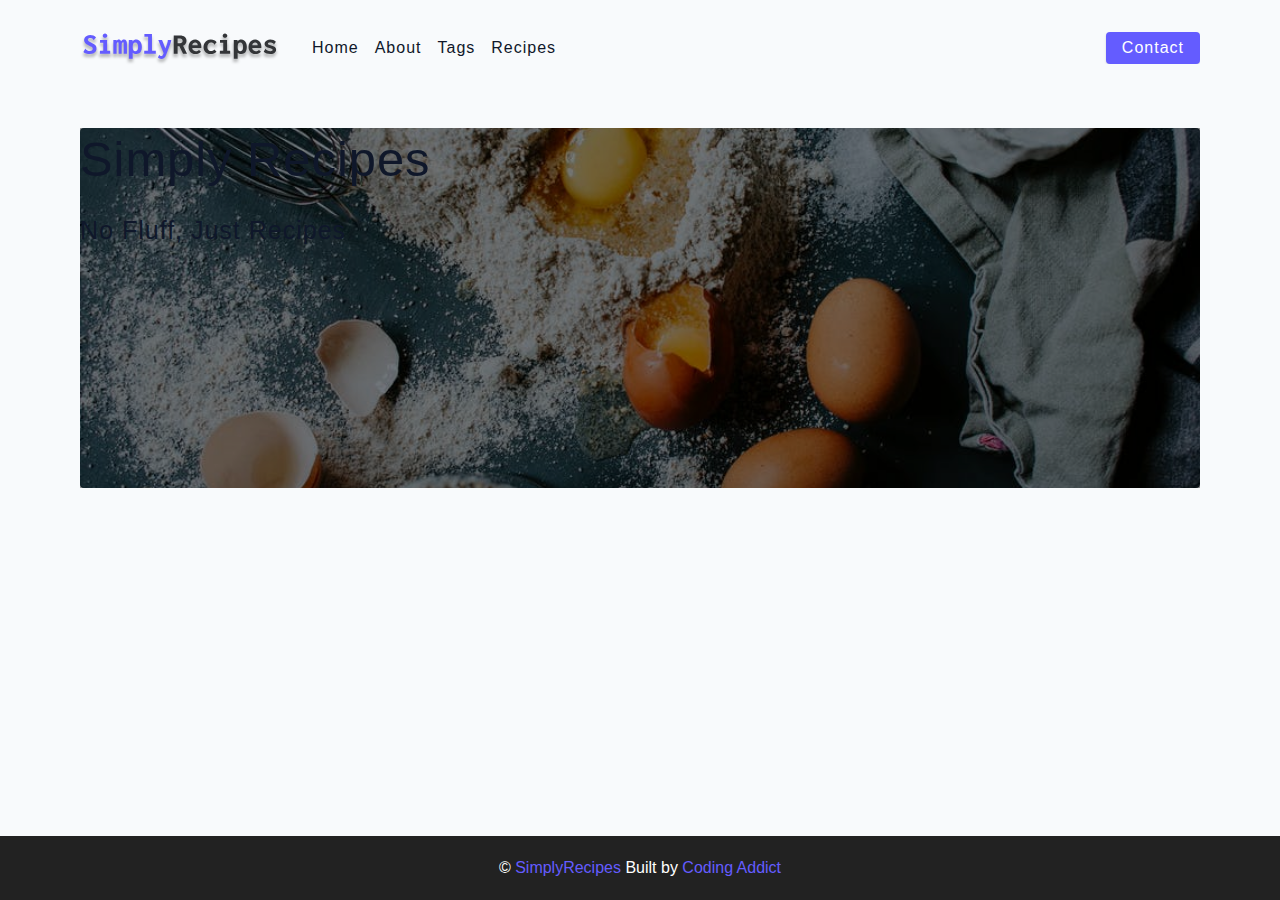
==== index.html @ bd3f6e20 "working on hero" ====
<!DOCTYPE html>
<html lang="en">
  <head>
    <meta charset="UTF-8" />
    <meta http-equiv="X-UA-Compatible" content="IE=edge" />
    <meta name="viewport" content="width=device-width, initial-scale=1.0" />
    <title>Simply Recipes || Starter</title>
    <!-- favicon -->
    <link rel="shortcut icon" href="./assets/favicon.ico" type="image/x-icon" />
    <!-- normalize -->
    <link rel="stylesheet" href="./css/normalize.css" />
    <!-- font-awesome -->
    <link
      rel="stylesheet"
      href="https://cdnjs.cloudflare.com/ajax/libs/font-awesome/5.14.0/css/all.min.css"
    />
    <!-- main css -->
    <link rel="stylesheet" href="./css/main.css"/>
  </head>
  <body>
    <nav class="navbar">
      <div class="nav-center">
        <div class="nav-header">
          <a href="index.html" class="nav-logo">
            <img src="./assets/logo.svg" alt="simply recipes" />
          </a>
          <button class="nav-btn btn">
            <i class="fas fa-align-justify"></i>
          </button>
        </div>
        <div class="nav-links">
          <a href="index.html" class="nav-link"> home </a>
          <a href="about.html" class="nav-link"> about </a>
          <a href="tags.html" class="nav-link"> tags </a>
          <a href="recipes.html" class="nav-link"> recipes </a>

          <div class="nav-link contact-link">
            <a href="contact.html" class="btn"> contact </a>
          </div>
        </div>
      </div>
    </nav> 
    <!-- end of nav-->
    <!--main-->
    <main class="page">
      <!-- header -->
      <header class="hero">
        <div class="hero-container">
          <div class="hero-text">
            <h1>simply recipes</h1> 
            <h4>no fluff, just recipes</h4>
          </div>
        </div>
      </header>
    </main>
    <!--end of main-->
    <!--footer-->
    <footer class="page-footer">
      <p>
        &copy; <span id="date"></span>
        <span class="footer-logo">SimplyRecipes</span>
        Built by <a href="https://www.johnsmilga.com/">Coding Addict</a>
      </p>
    </footer>

    <script src="./js/app.js"></script>
  </body>
</html>
---- css/main.css ----
*,
::after,
::before {
  box-sizing: border-box;
}
/* fonts */

@import url('https://fonts.googleapis.com/css2?family=Roboto:wght@400;500;600&family=Montserrat&display=swap');
html {
  font-size: 100%;
} /*16px*/

:root {
  /* colors */
  --primary-100: #e2e0ff;
  --primary-200: #c1beff;
  --primary-300: #a29dff;
  --primary-400: #837dff;
  --primary-500: #645cff;
  --primary-600: #504acc;
  --primary-700: #3c3799;
  --primary-800: #282566;
  --primary-900: #141233;

  /* grey */
  --grey-50: #f8fafc;
  --grey-100: #f1f5f9;
  --grey-200: #e2e8f0;
  --grey-300: #cbd5e1;
  --grey-400: #94a3b8;
  --grey-500: #64748b;
  --grey-600: #475569;
  --grey-700: #334155;
  --grey-800: #1e293b;
  --grey-900: #0f172a;
  /* rest of the colors */
  --black: #222;
  --white: #fff;
  --red-light: #f8d7da;
  --red-dark: #842029;
  --green-light: #d1e7dd;
  --green-dark: #0f5132;

  /* fonts  */
  --headingFont: 'Roboto', sans-serif;
  --bodyFont: 'Nunito', sans-serif;
  --smallText: 0.7em;
  /* rest of the vars */
  --backgroundColor: var(--grey-50);
  --textColor: var(--grey-900);
  --borderRadius: 0.25rem;
  --letterSpacing: 1px;
  --transition: 0.3s ease-in-out all;
  --max-width: 1120px;
  --fixed-width: 600px;

  /* box shadow*/
  --shadow-1: 0 1px 3px 0 rgba(0, 0, 0, 0.1), 0 1px 2px 0 rgba(0, 0, 0, 0.06);
  --shadow-2: 0 4px 6px -1px rgba(0, 0, 0, 0.1),
    0 2px 4px -1px rgba(0, 0, 0, 0.06);
  --shadow-3: 0 10px 15px -3px rgba(0, 0, 0, 0.1),
    0 4px 6px -2px rgba(0, 0, 0, 0.05);
  --shadow-4: 0 20px 25px -5px rgba(0, 0, 0, 0.1),
    0 10px 10px -5px rgba(0, 0, 0, 0.04);
}

body {
  background: var(--backgroundColor);
  font-family: var(--bodyFont);
  font-weight: 400;
  line-height: 1.75;
  color: var(--textColor);
}

p {
  margin-top: 0;
  margin-bottom: 1.5rem;
  max-width: 40em;
}

h1,
h2,
h3,
h4,
h5 {
  margin: 0;
  margin-bottom: 1.38rem;
  font-family: var(--headingFont);
  font-weight: 400;
  line-height: 1.3;
  text-transform: capitalize;
  letter-spacing: var(--letterSpacing);
}

h1 {
  margin-top: 0;
  font-size: 3.052rem;
}

h2 {
  font-size: 2.441rem;
}

h3 {
  font-size: 1.953rem;
}

h4 {
  font-size: 1.563rem;
}

h5 {
  font-size: 1.25rem;
}

small,
.text-small {
  font-size: var(--smallText);
}

a {
  text-decoration: none;
}
ul {
  list-style-type: none;
  padding: 0;
}

.img {
  width: 100%;
  display: block;
  object-fit: cover;
}
/* buttons */

.btn {
  cursor: pointer;
  color: var(--white);
  background: var(--primary-500);
  border: transparent;
  border-radius: var(--borderRadius);
  letter-spacing: var(--letterSpacing);
  padding: 0.375rem 0.75rem;
  box-shadow: var(--shadow-1);
  transition: var(--transtion);
  text-transform: capitalize;
  display: inline-block;
}
.btn:hover {
  background: var(--primary-700);
  box-shadow: var(--shadow-3);
}
.btn-hipster {
  color: var(--primary-500);
  background: var(--primary-200);
}
.btn-hipster:hover {
  color: var(--primary-200);
  background: var(--primary-700);
}
.btn-block {
  width: 100%;
}

/* alerts */
.alert {
  padding: 0.375rem 0.75rem;
  margin-bottom: 1rem;
  border-color: transparent;
  border-radius: var(--borderRadius);
}

.alert-danger {
  color: var(--red-dark);
  background: var(--red-light);
}
.alert-success {
  color: var(--green-dark);
  background: var(--green-light);
}
/* form */

.form {
  width: 90vw;
  max-width: var(--fixed-width);
  background: var(--white);
  border-radius: var(--borderRadius);
  box-shadow: var(--shadow-2);
  padding: 2rem 2.5rem;
  margin: 3rem auto;
}
.form-label {
  display: block;
  font-size: var(--smallText);
  margin-bottom: 0.5rem;
  text-transform: capitalize;
  letter-spacing: var(--letterSpacing);
}
.form-input,
.form-textarea {
  width: 100%;
  padding: 0.375rem 0.75rem;
  border-radius: var(--borderRadius);
  background: var(--backgroundColor);
  border: 1px solid var(--grey-200);
}

.form-row {
  margin-bottom: 1rem;
}

.form-textarea {
  height: 7rem;
}
::placeholder {
  font-family: inherit;
  color: var(--grey-400);
}
.form-alert {
  color: var(--red-dark);
  letter-spacing: var(--letterSpacing);
  text-transform: capitalize;
}
/* alert */

@keyframes spinner {
  to {
    transform: rotate(360deg);
  }
}

.loading {
  width: 6rem;
  height: 6rem;
  border: 5px solid var(--grey-400);
  border-radius: 50%;
  border-top-color: var(--primary-500);
  animation: spinner 0.6s linear infinite;
}
.loading {
  margin: 0 auto;
}
/* title */

.title {
  text-align: center;
}

.title-underline {
  background: var(--primary-500);
  width: 7rem;
  height: 0.25rem;
  margin: 0 auto;
  margin-top: -1rem;
}


/* =============== 
Navbar
===============

*/
.navbar {
  display: flex;
  align-items: center;
  justify-content: center;
}
.nav-center {
  width: 90vw;
  max-width: var(--max-width);
}
.nav-header {
  height: 6rem;
  display: flex;
  justify-content: space-between;
  align-items: center;
}
.nav-header img {
  width: 200px;
}
.nav-logo {
  display: flex;
  align-items: flex-end;
}

.nav-btn {
  padding: 0.15rem 0.75rem;
}
.nav-btn i {
  font-size: 1.25rem;
}
.nav-links {
  height: 0;
  overflow: hidden;
  display: flex;
  flex-direction: column;
  transition: var(--transition);
}
.show-links {
  height: 23.9375rem;
}

.nav-link {
  display: block;
  text-align: center;
  font-size: 1.25rem;
  text-transform: capitalize;
  color: var(--grey-900);
  letter-spacing: var(--letterSpacing);
  padding: 1rem 0;
  border-top: 1px solid var(--grey-500);
  transition: var(--transition);
}
.nav-link:hover {
  color: var(--primary-500);
}

.contact-link a {
  padding: 0.15rem 1rem;
}

.nav-links:hover {
  color: var(--primary-500);
}
.contact-link a {
  padding: 0.15rem 1rem;
}

@media screen and (min-width: 992px) {
  .navbar {
    height: 6rem;
  }
  .nav-center {
    display: flex;
    align-items: center;
  }
  .nav-header {
    padding: 0;
    margin-right: 2rem;
    height: auto;
  }

  .nav-btn {
    display: none;
  }
  .nav-links {
    height: auto !important;
    flex-direction: row;
    align-items: center;
    width: 100%;
  }
  .nav-link {
    padding: 0;
    border-top: none;
    margin-right: 1rem;
    font-size: 1rem;
  }
  .contact-link {
    margin-right: 0;
    margin-left: auto;
  }
}

/* 
=============== 
Page
===============
*/
.page {
  /* background: red; */
  width: 90vw;
  max-width: var(--max-width);
  margin: 0 auto;
  padding-top: 2rem;
  min-height: calc(100vh - (6rem + 4rem));

}

/* 
=============== 
Footer
===============
*/
.page-footer {
  height: 4rem;
  background: var(--black);
  color: var(--white);
  display: flex;
  align-items: center;
  justify-content: center;
  
}
.page-footer p{
  margin-bottom: 0;
}
.footer-logo, 
.page-footer a {
  color: var(--primary-500);
}


/* 
=============== 
Hero
===============
*/
.hero {
  height: 40vh;
  background: url('../assets/main.jpeg') center/cover no-repeat;
  margin-bottom: 2rem;
  border-radius: var(--borderRadius);
  position: relative;
}

.hero-container {
  position: absolute;
  width: 100%;
  height: 100%;
  top: 0;
  left: 0;
  background: rgba(0, 0, 0, 0.4);
}


/* 
=============== 

===============
*/
/* 
=============== 

===============
*/
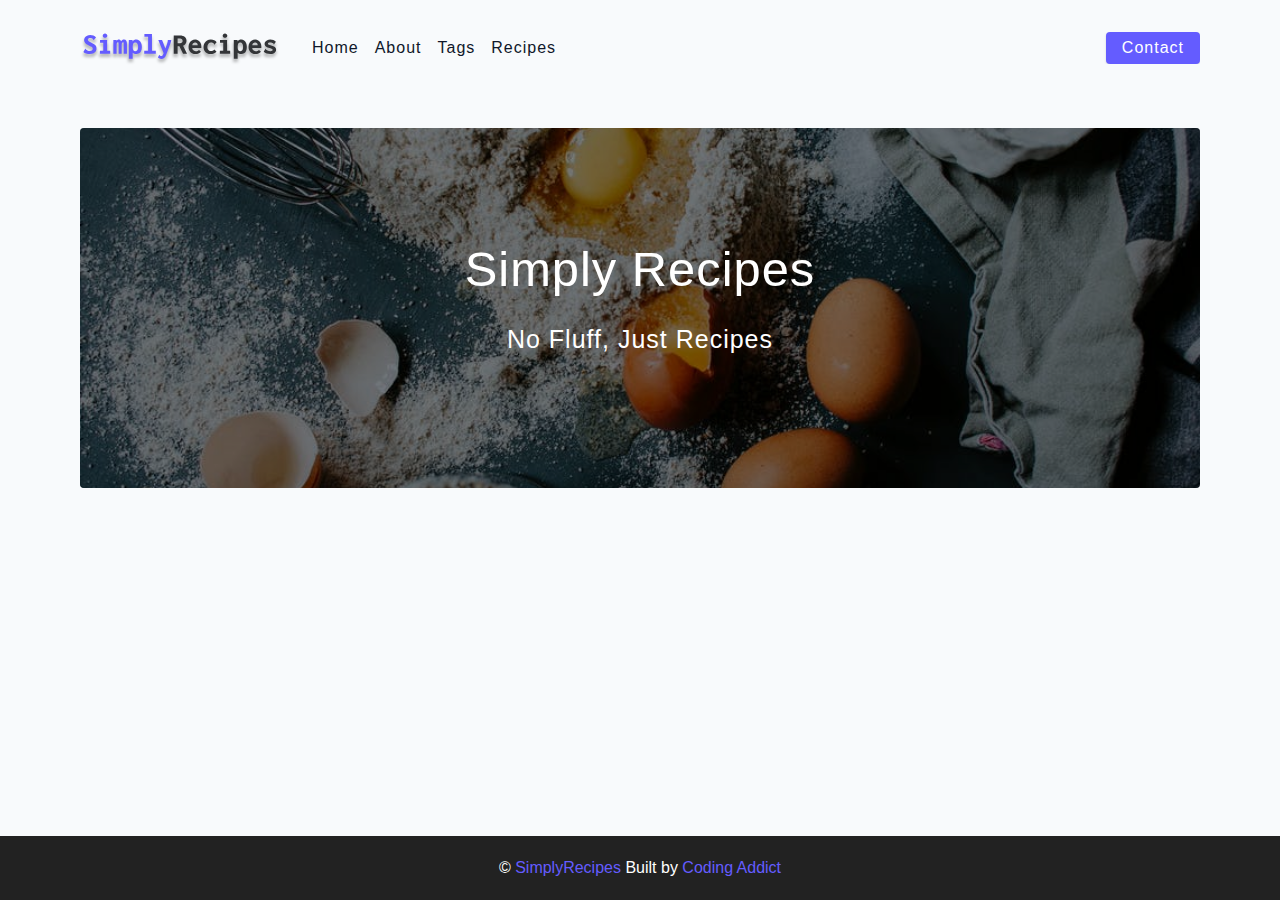
==== commit f279cb53: "working on header" ====
--- a/index.html
+++ b/index.html
@@ -52,6 +52,21 @@
           </div>
         </div>
       </header>
+      <!-- end of header -->
+      <!-- recipes container -->
+
+      <section class="recipes container">
+        <!-- tags container -->
+        <div class="tags-container"></div>
+        <!-- end tags container -->    
+        
+        <!-- recipes container -->
+        <div class="recipes-container"></div>
+        <!-- end recipes container -->  
+
+
+      </section>
+      <!--end of recipes container-->
     </main>
     <!--end of main-->
     <!--footer-->
--- a/css/main.css
+++ b/css/main.css
@@ -419,8 +419,23 @@
   top: 0;
   left: 0;
   background: rgba(0, 0, 0, 0.4);
-}
-
+  border-radius: var(--borderRadius);
+  display: flex;
+  align-items: center;
+  justify-content: center;
+}
+.hero-text {
+  text-align: center;
+  color: var(--white);
+}
+
+
+@media screen and (min-widith:768px) {
+  .hero-text h1 {
+    font-size: 4rem;
+    margin-bottom: 0;
+  }
+}
 
 /* 
 =============== 
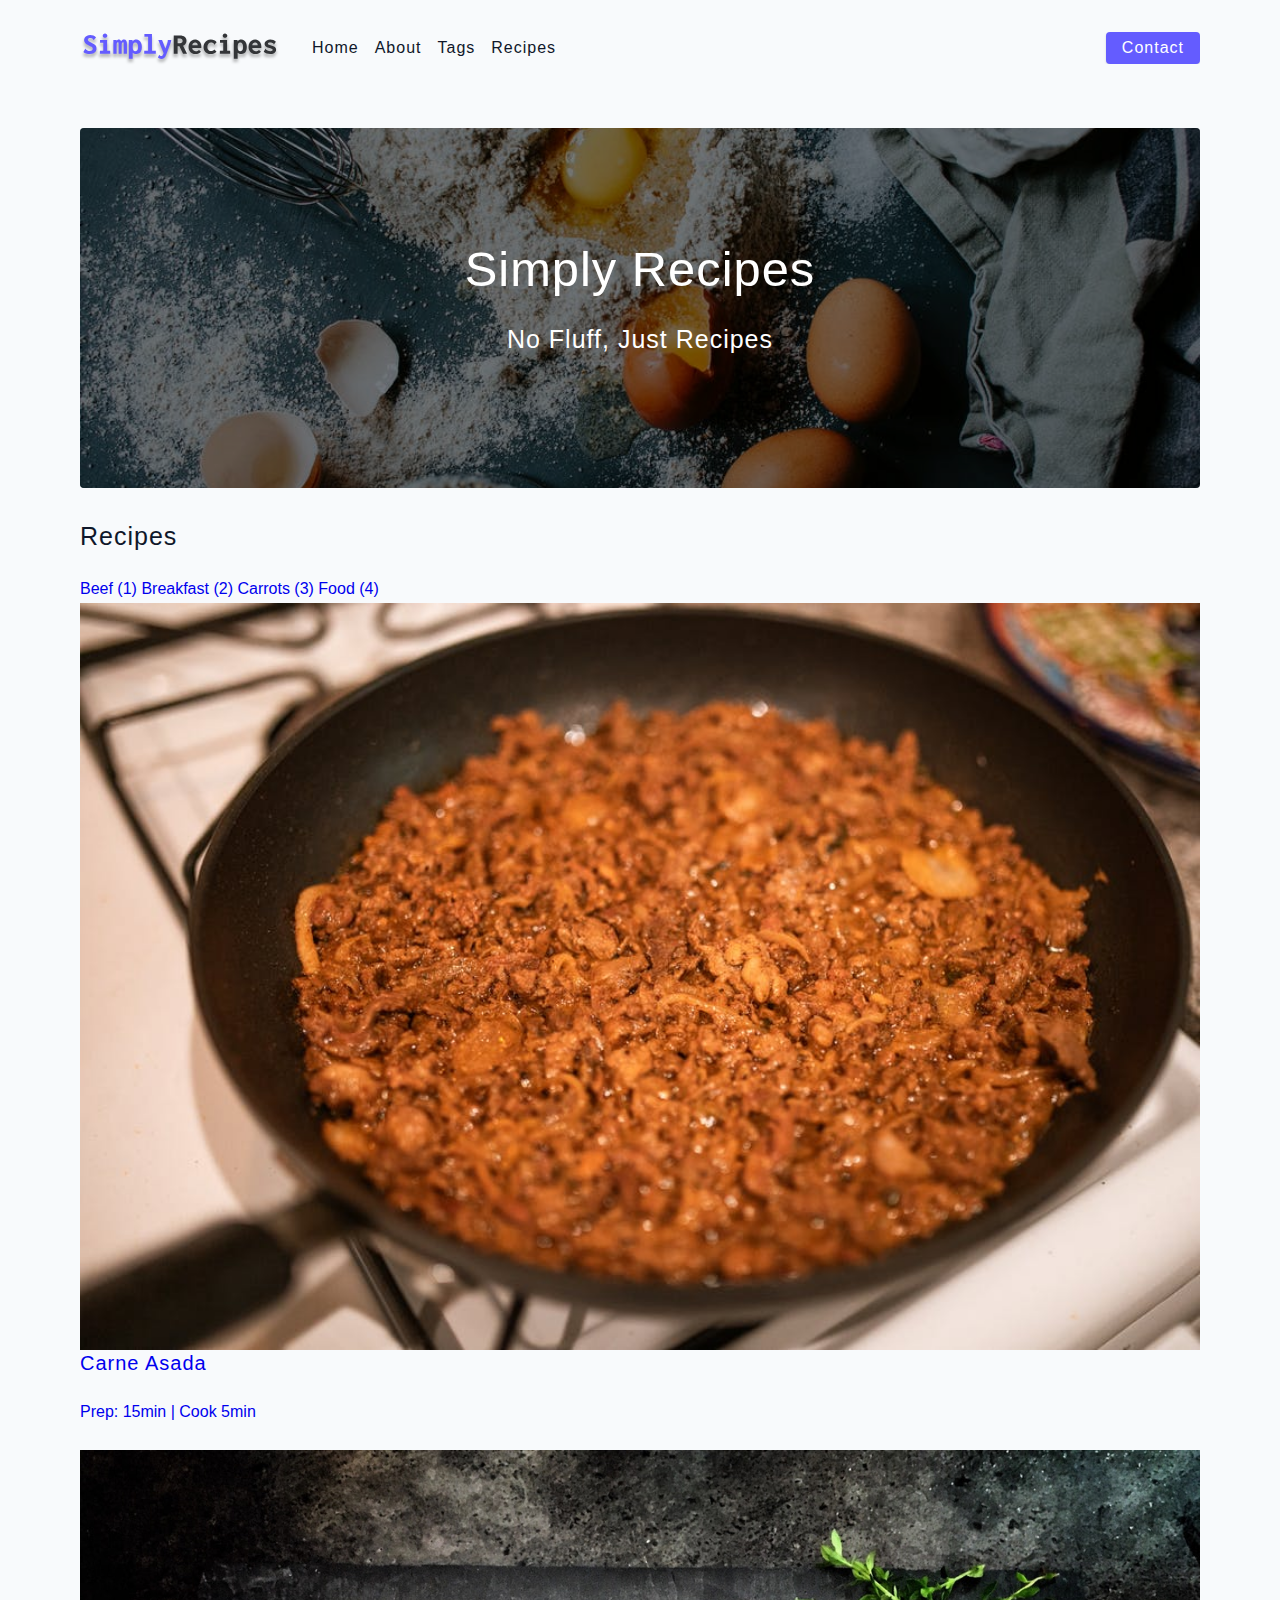
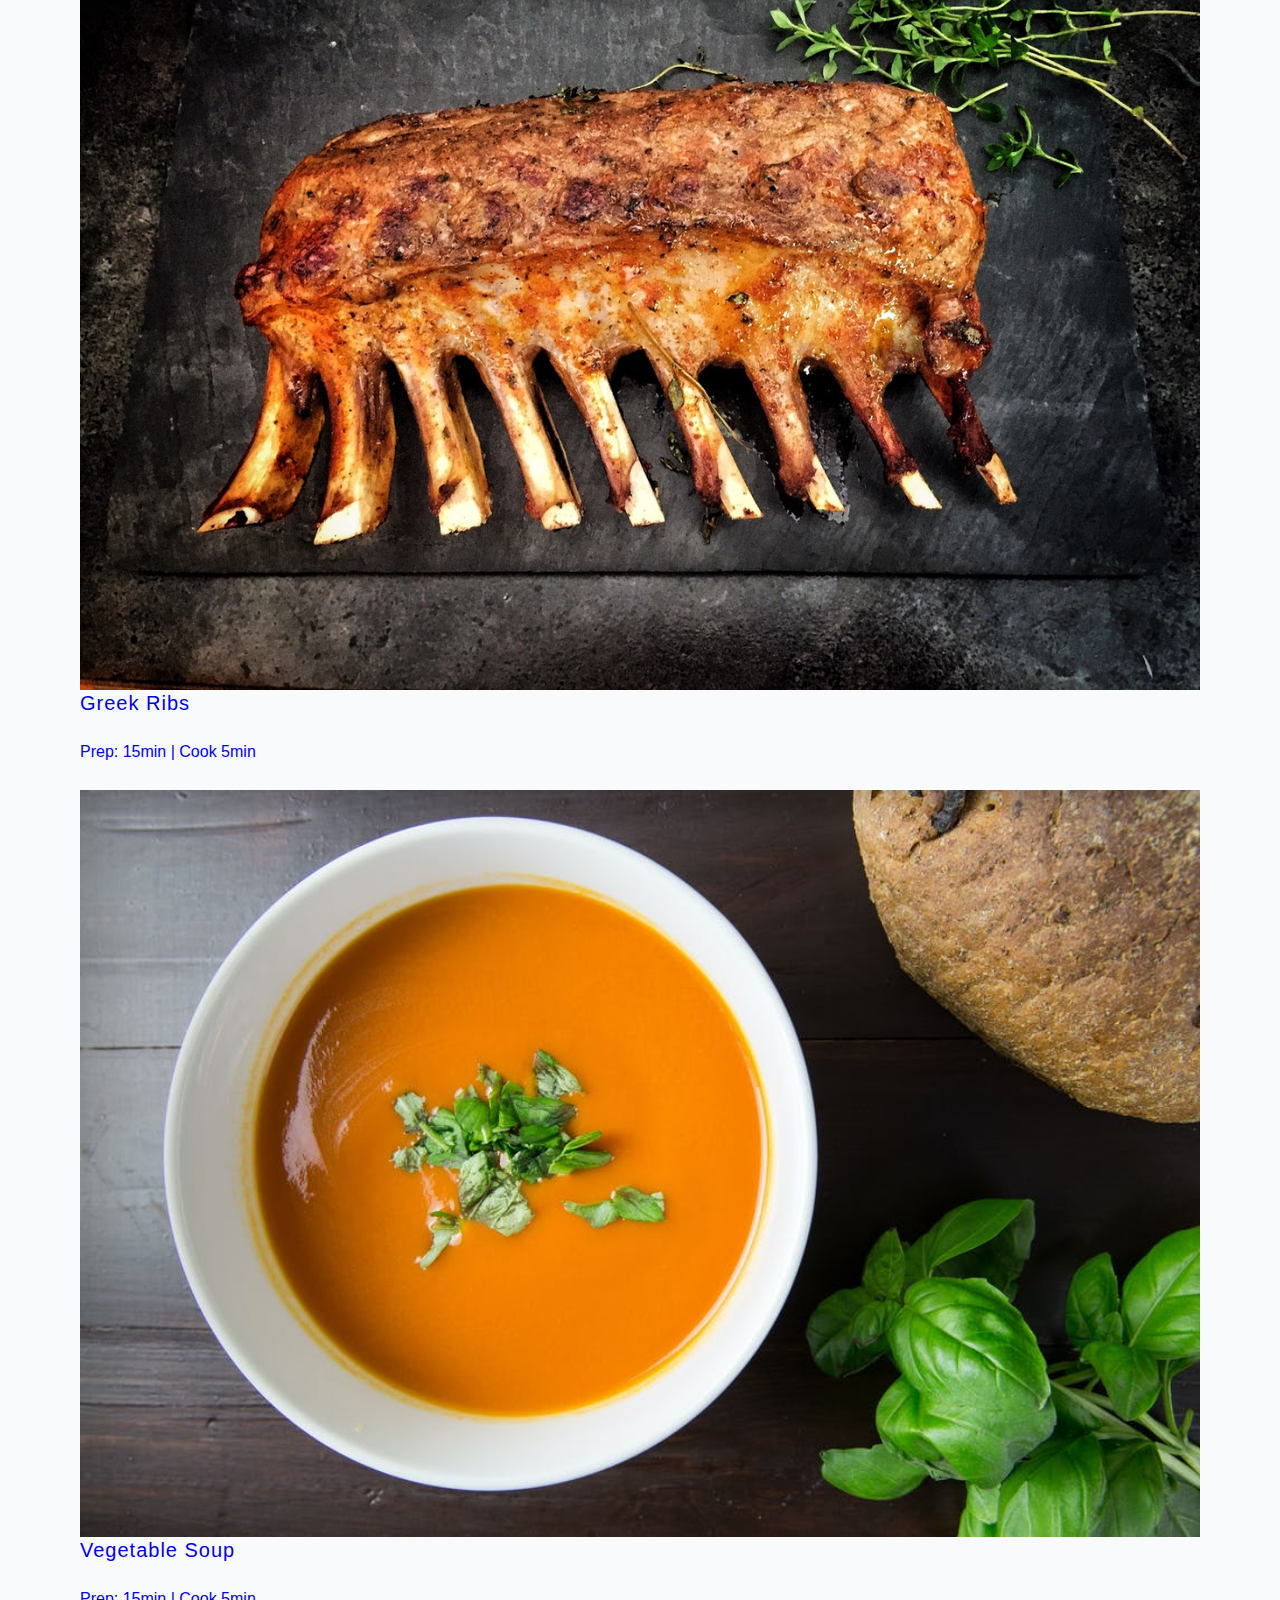
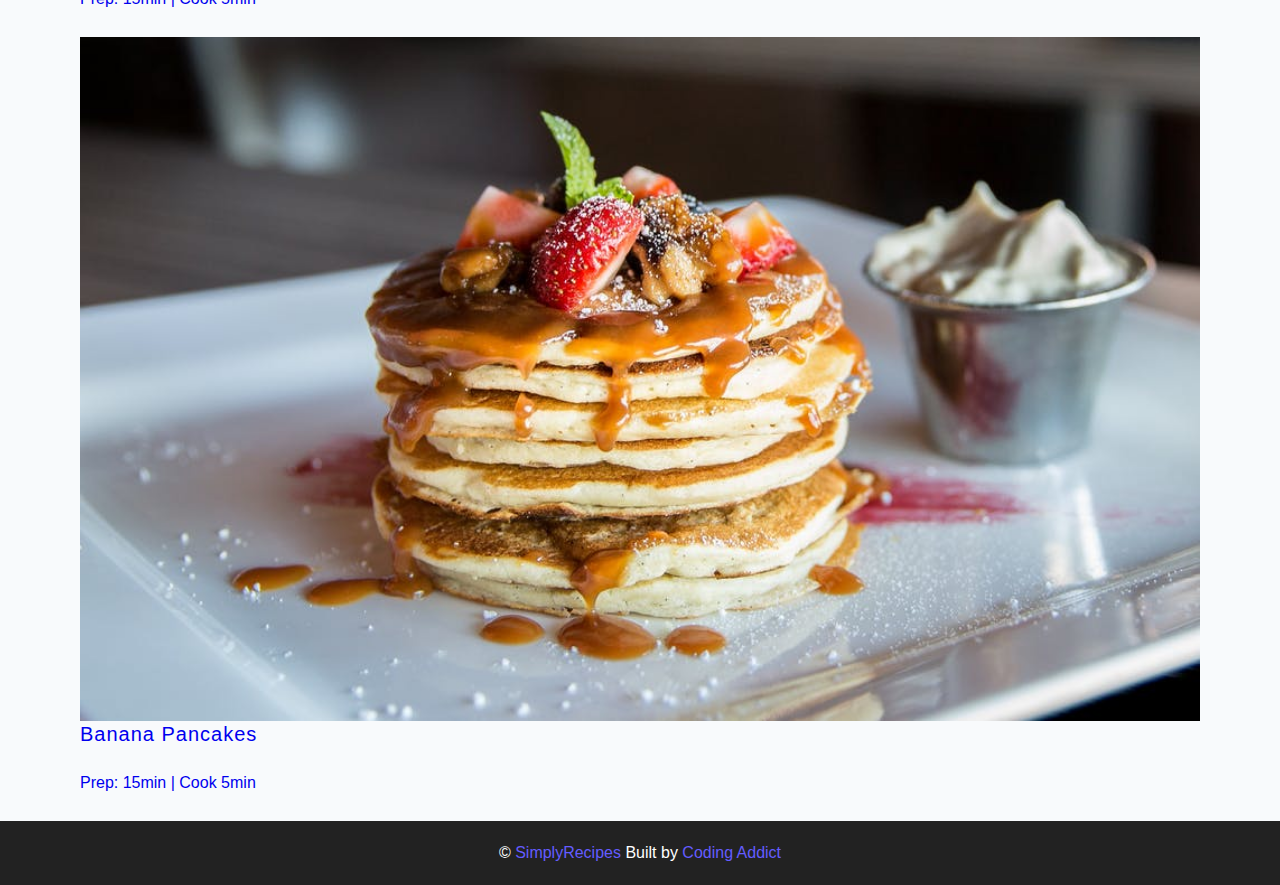
==== commit 2d2d39f1: "working on add recipes" ====
--- a/index.html
+++ b/index.html
@@ -57,14 +57,65 @@
 
       <section class="recipes container">
         <!-- tags container -->
-        <div class="tags-container"></div>
+        <div class="tags-container">
+          <h4>recipes</h4>
+          <div class="tags-list">
+            <a href="tag-template.html"> Beef (1)</a>
+            <a href="tag-template.html"> Breakfast (2)</a>
+            <a href="tag-template.html"> Carrots (3)</a>
+            <a href="tag-template.html"> Food (4)</a>
+          </div>
+        </div>
         <!-- end tags container -->    
         
         <!-- recipes container -->
-        <div class="recipes-container"></div>
-        <!-- end recipes container -->  
+        <div class="recipes-list">
+          <!-- single recipe -->
+          <a href="single-recipe.html" class="recipe">
+            <img src="./assets/recipes/recipe-1.jpeg" alt="food" class="img recipe-img"/>
+            <h5>carne asada</h5>
+            <p>Prep: 15min | Cook 5min</p>
+          </a>
+
+          <!-- end of single recipe -->
+
+          <!-- single recipe -->
+          <a href="single-recipe.html" class="recipe">
+            <img src="./assets/recipes/recipe-2.jpeg" alt="food" class="img recipe-img"/>
+            <h5>Greek ribs</h5>
+            <p>Prep: 15min | Cook 5min</p>
+          </a>
+
+          <!-- end of single recipe -->
+
+          <!-- single recipe -->
+          <a href="single-recipe.html" class="recipe">
+            <img src="./assets/recipes/recipe-3.jpeg" alt="food" class="img recipe-img"/>
+            <h5>Vegetable soup</h5>
+            <p>Prep: 15min | Cook 5min</p>
+          </a>
+
+          <!-- end of single recipe -->
+
+          <!-- single recipe -->
+          <a href="single-recipe.html" class="recipe">
+            <img src="./assets/recipes/recipe-4.jpeg" alt="food" class="img recipe-img"/>
+            <h5>Banana pancakes</h5>
+            <p>Prep: 15min | Cook 5min</p>
+          </a>
+
+          <!-- end of single recipe -->
 
 
+
+
+
+
+
+
+
+        </div>
+        <!-- end recipes container -->  
       </section>
       <!--end of recipes container-->
     </main>
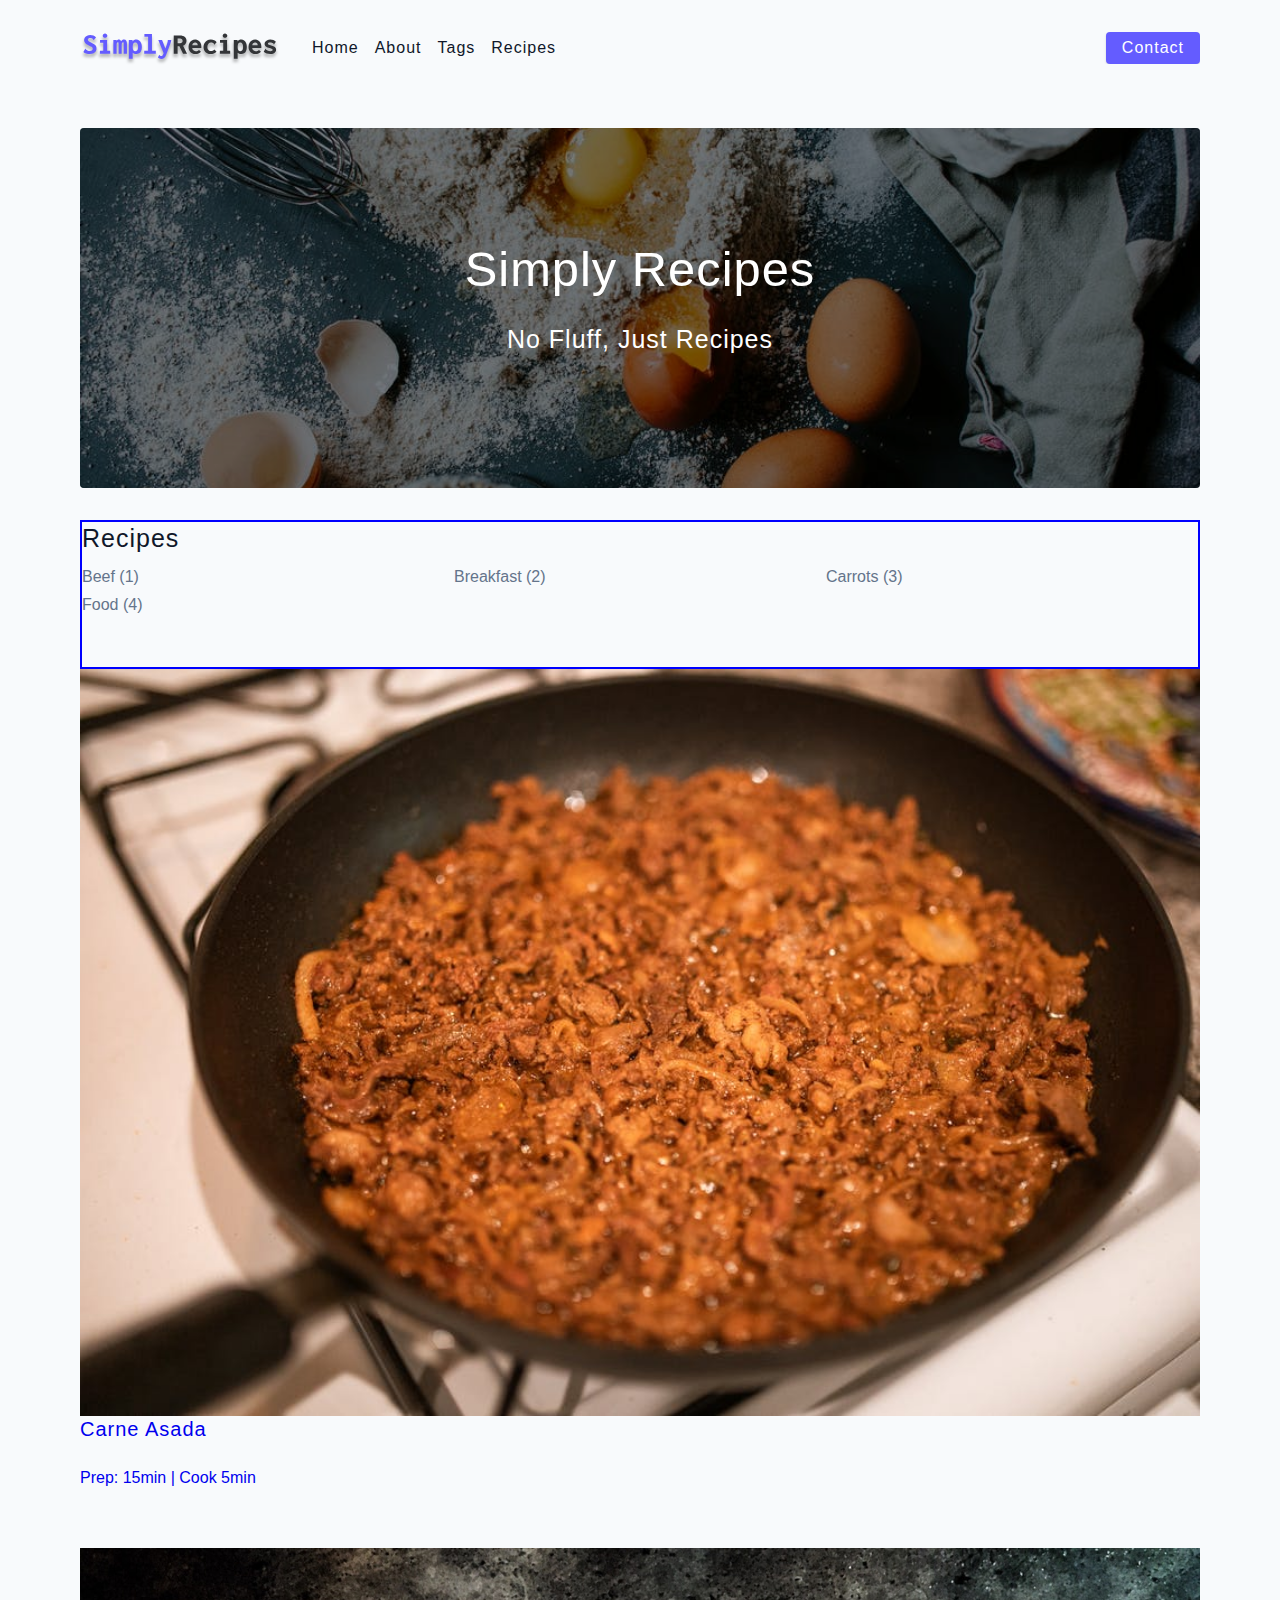
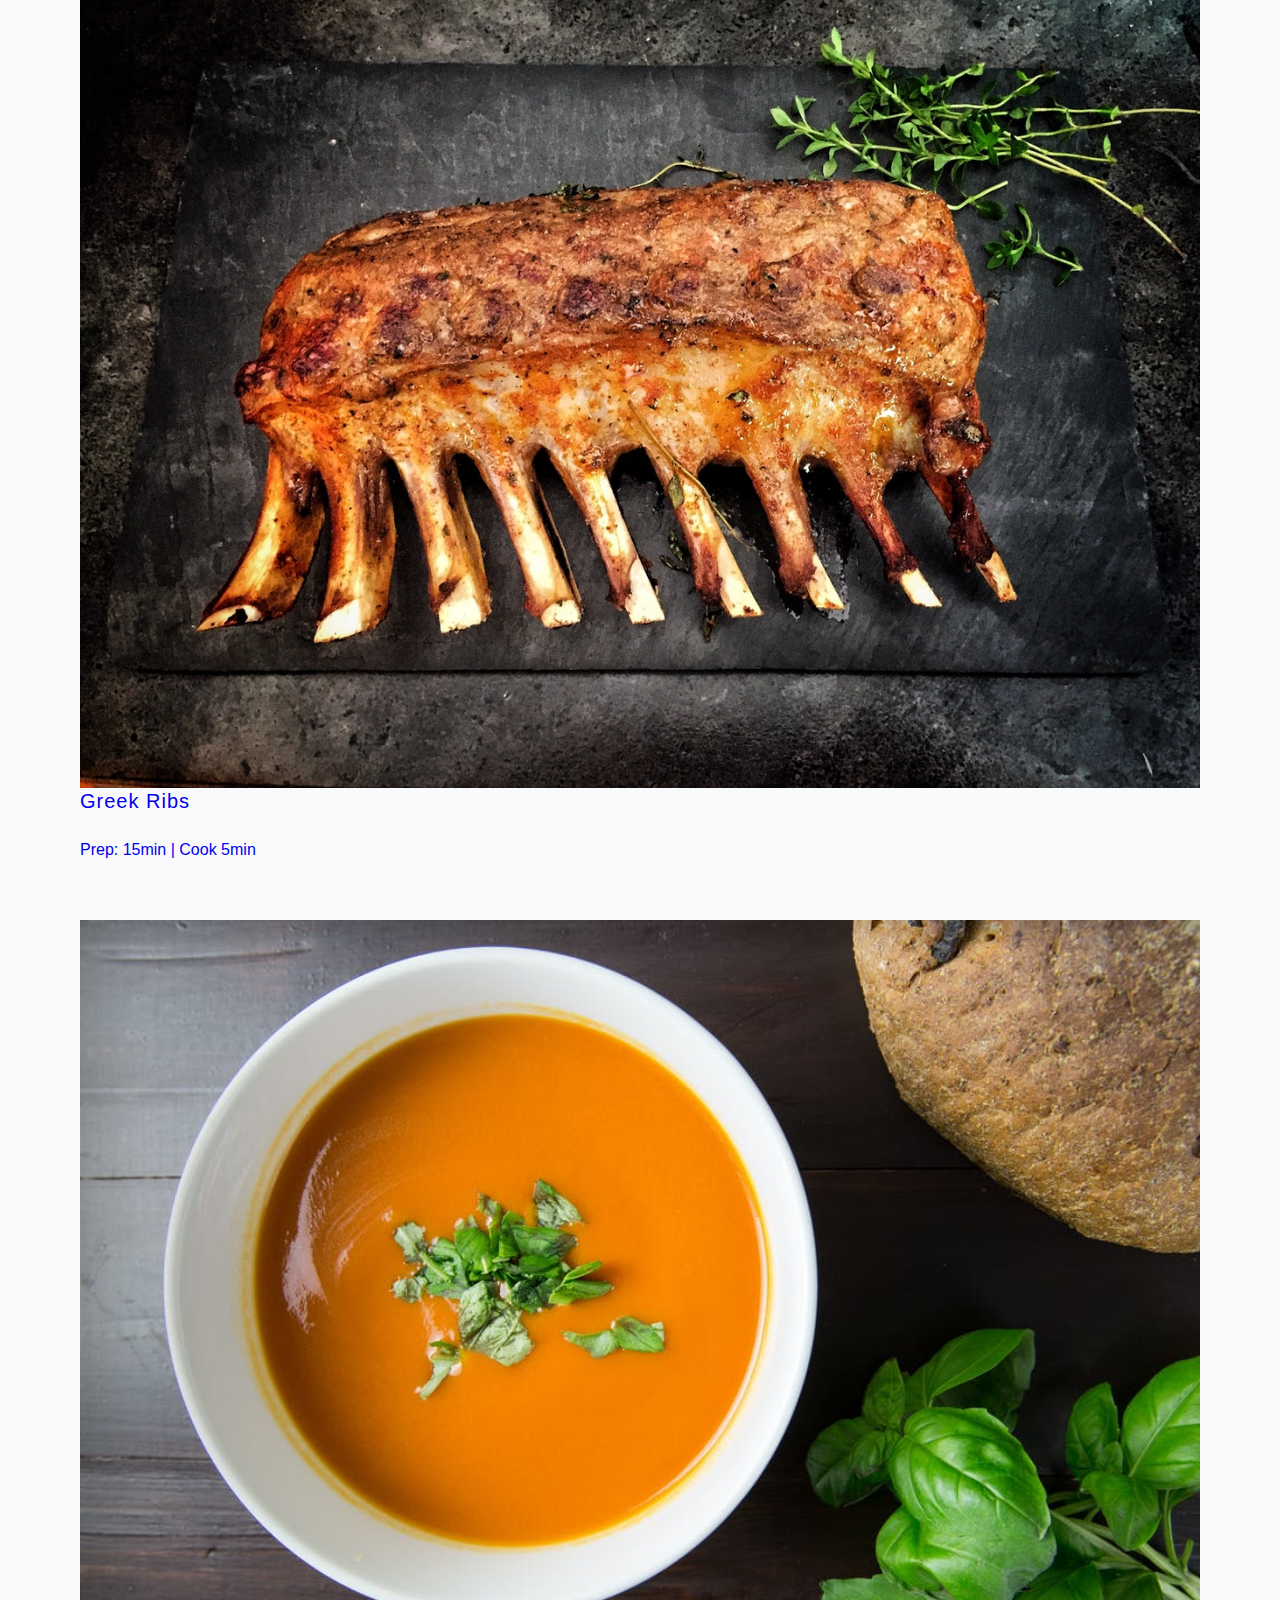
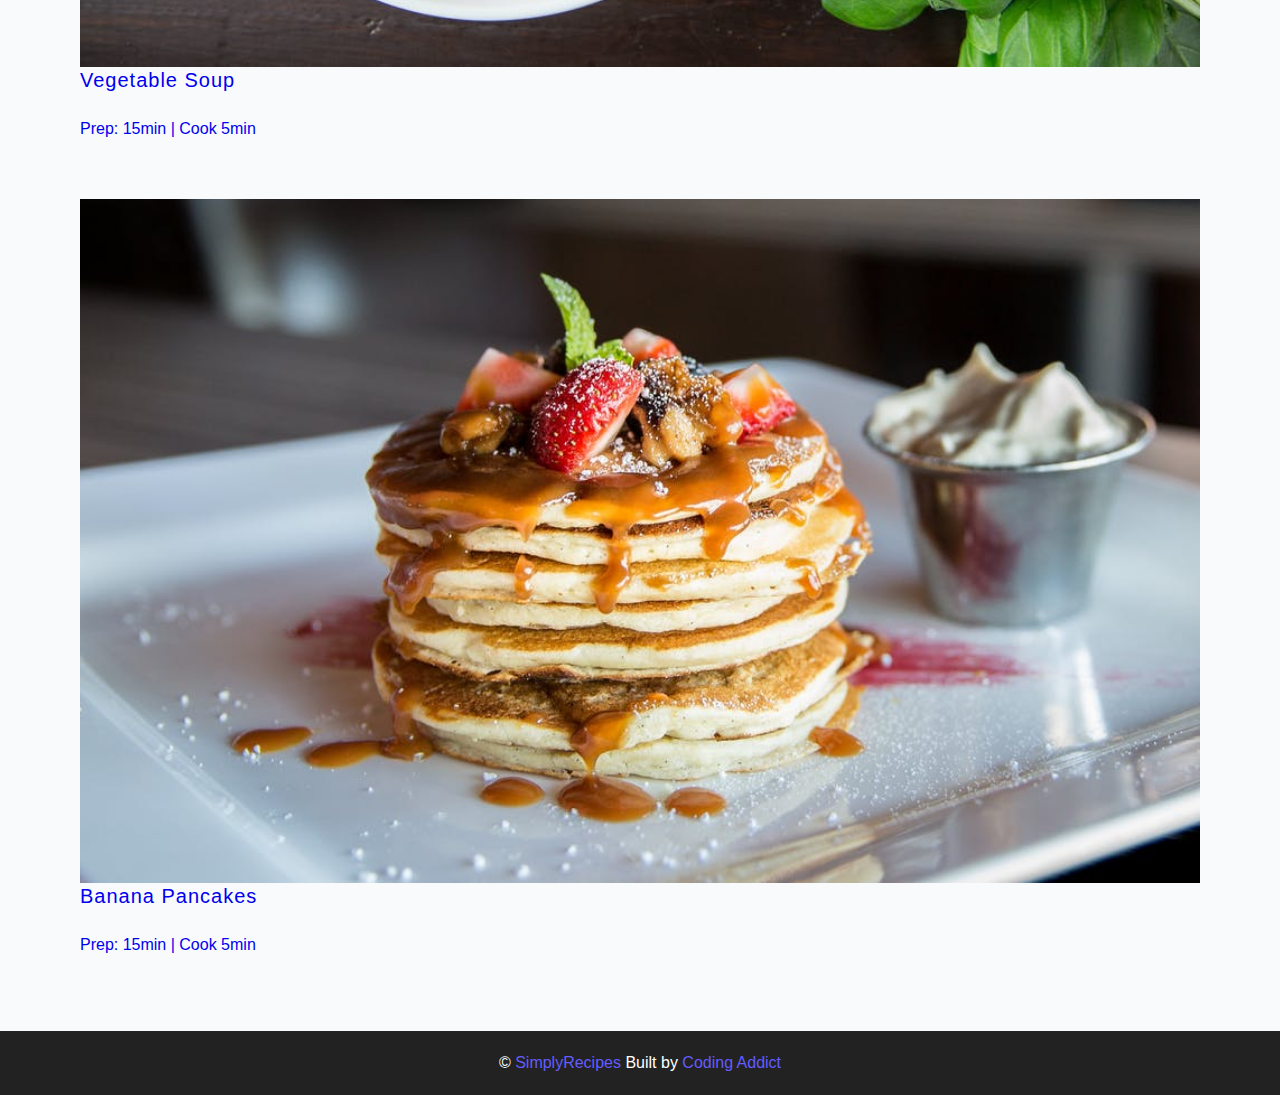
==== commit dff914a7: "working on style recipes section" ====
--- a/index.html
+++ b/index.html
@@ -68,7 +68,7 @@
         </div>
         <!-- end tags container -->    
         
-        <!-- recipes container -->
+        <!-- recipes list -->
         <div class="recipes-list">
           <!-- single recipe -->
           <a href="single-recipe.html" class="recipe">
@@ -103,19 +103,9 @@
             <h5>Banana pancakes</h5>
             <p>Prep: 15min | Cook 5min</p>
           </a>
-
           <!-- end of single recipe -->
-
-
-
-
-
-
-
-
-
         </div>
-        <!-- end recipes container -->  
+        <!-- end recipes list -->  
       </section>
       <!--end of recipes container-->
     </main>
--- a/css/main.css
+++ b/css/main.css
@@ -439,9 +439,49 @@
 
 /* 
 =============== 
-
+Recipes
 ===============
 */
+.recipes-container {
+  display: grid;
+  gap: 2rem 1rem;
+  border: 2px solid red;
+}
+
+.tags-container {
+  border: 2px solid blue;
+  order: 1;
+  display: flex;
+  flex-direction: column;
+  padding-bottom: 3rem;
+}
+
+.recipes-list {
+  display: grid;
+  gap: 2rem 1rem;
+  padding-bottom: 3rem;
+}
+.tags-container h4 {
+  margin-bottom: 0.5rem;
+  font-weight: 500;
+}
+.tags-list {
+  display: grid;
+  grid-template-columns: 1fr 1fr 1fr;
+}
+.tags-list a{
+  text-transform: capitalize;
+  display: block;
+  color: var(--grey-500);
+  transition: var(--transition);
+}
+.tags-list a:hover {
+  color: var(--primary-500);
+  
+
+
+}
+
 /* 
 =============== 
 
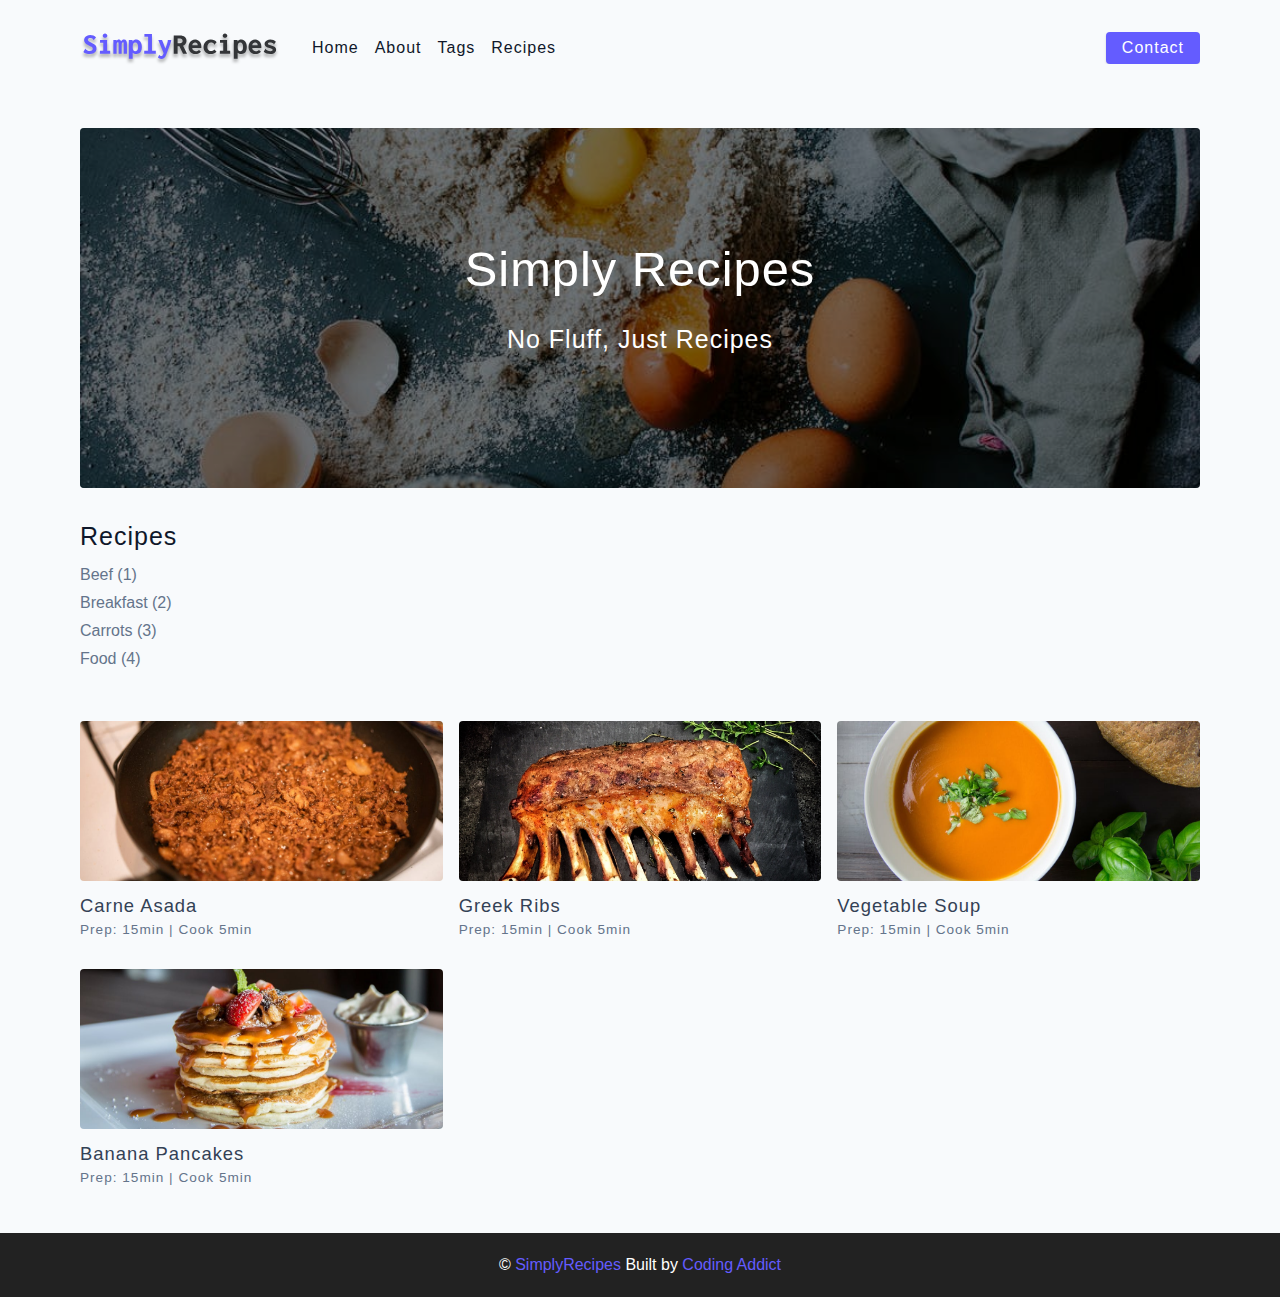
==== commit 4863837d: "still working od style recipes" ====
--- a/index.html
+++ b/index.html
@@ -105,9 +105,8 @@
           </a>
           <!-- end of single recipe -->
         </div>
-        <!-- end recipes list -->  
+        <!--end of recipe list -->  
       </section>
-      <!--end of recipes container-->
     </main>
     <!--end of main-->
     <!--footer-->
--- a/css/main.css
+++ b/css/main.css
@@ -317,13 +317,7 @@
 
 .contact-link a {
   padding: 0.15rem 1rem;
-}
-
-.nav-links:hover {
-  color: var(--primary-500);
-}
-.contact-link a {
-  padding: 0.15rem 1rem;
+
 }
 
 @media screen and (min-width: 992px) {
@@ -388,11 +382,17 @@
   display: flex;
   align-items: center;
   justify-content: center;
+  text-align: center;
   
 }
-.page-footer p{
+.page-footer h5 {
   margin-bottom: 0;
-}
+  margin-top: 0;
+}
+.page-footer p {
+  margin-bottom: 0;
+}
+
 .footer-logo, 
 .page-footer a {
   color: var(--primary-500);
@@ -430,7 +430,7 @@
 }
 
 
-@media screen and (min-widith:768px) {
+@media only screen and (min-widith:768px) {
   .hero-text h1 {
     font-size: 4rem;
     margin-bottom: 0;
@@ -445,11 +445,9 @@
 .recipes-container {
   display: grid;
   gap: 2rem 1rem;
-  border: 2px solid red;
 }
 
 .tags-container {
-  border: 2px solid blue;
   order: 1;
   display: flex;
   flex-direction: column;
@@ -460,6 +458,7 @@
   display: grid;
   gap: 2rem 1rem;
   padding-bottom: 3rem;
+  
 }
 .tags-container h4 {
   margin-bottom: 0.5rem;
@@ -469,7 +468,7 @@
   display: grid;
   grid-template-columns: 1fr 1fr 1fr;
 }
-.tags-list a{
+.tags-list a {
   text-transform: capitalize;
   display: block;
   color: var(--grey-500);
@@ -477,13 +476,73 @@
 }
 .tags-list a:hover {
   color: var(--primary-500);
+}
+.recipe {
+  display: block;
+}
+.recipe-img {
+  height: 15rem;
+  border-radius: var(--borderRadius);
+  margin-bottom: 1rem;
+}
+
+.recipe h5 {
+  margin-bottom: 0;
+  margin-top: 0.25rem;
+  line-height: 1;
+  color: var(--grey-700);
+}
+.recipe p {
+margin-bottom: 0;
+line-height: 1;
+margin-top: 0.5rem;
+color: var(--grey-500);
+letter-spacing: var(--letterSpacing);
+}
+
+@media screen and (min-width: 576px) {
+  .recipe-list {
+    grid-template-columns: 1fr 1fr;
+  }
+  .recipe-img {
+  height: 10rem;
+  }
   
-
-
-}
+}
+  
+@media screen and (min-width: 992px) {
+  .recipes-container{
+    grid-template-columns: 200px 1fr;
+    gap: 1rem;
+  }
+  .recipes-list {
+    grid-template-columns: 1fr 1fr;
+  }
+  .tags-container{
+    order: 0;
+  }
+  .tags-list {
+  grid-template-columns: 1fr;
+  display: grid;
+  }
+  .recipe p {
+    font-size: 0.85rem;
+
+  }
+}
+  
+@media screen and (min-width: 1200px) {
+  .recipe h5 {
+    font-size: 1.15rem;
+
+  }
+  .recipes-list {
+    grid-template-columns: 1fr 1fr 1fr;
+  }
+}
+
 
 /* 
 =============== 
 
 ===============
-*/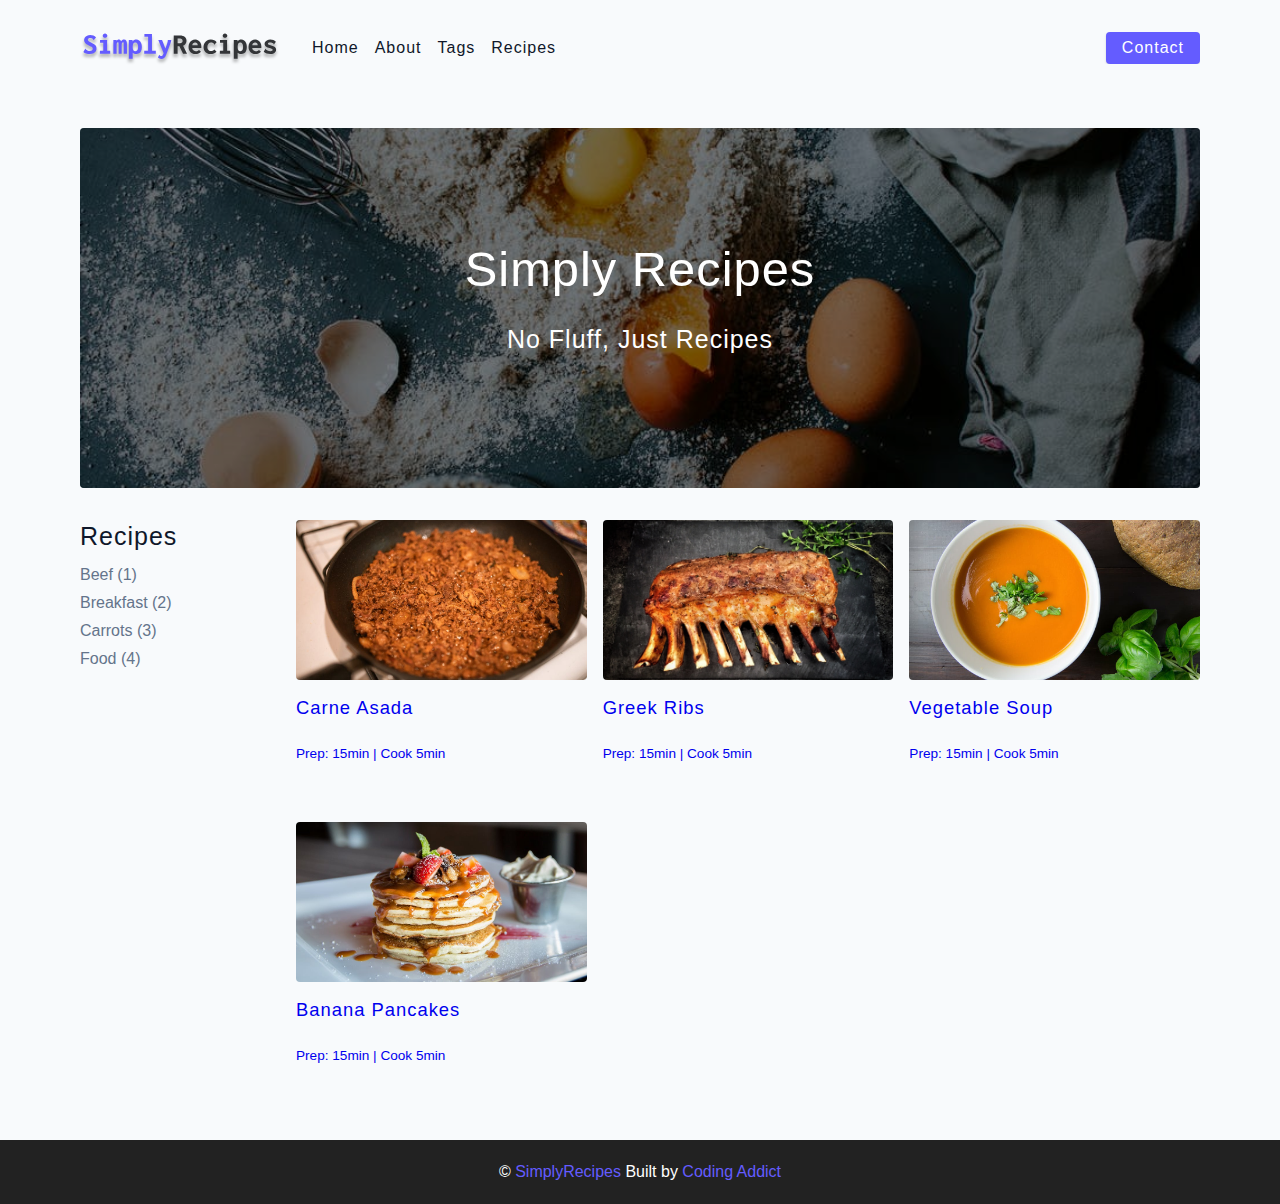
==== commit d592d0d0: "Working on recepie section" ====
--- a/index.html
+++ b/index.html
@@ -53,9 +53,10 @@
         </div>
       </header>
       <!-- end of header -->
+
       <!-- recipes container -->
 
-      <section class="recipes container">
+      <section class="recipes-container">
         <!-- tags container -->
         <div class="tags-container">
           <h4>recipes</h4>
@@ -66,7 +67,7 @@
             <a href="tag-template.html"> Food (4)</a>
           </div>
         </div>
-        <!-- end tags container -->    
+        <!-- end of tags container -->    
         
         <!-- recipes list -->
         <div class="recipes-list">
@@ -107,6 +108,7 @@
         </div>
         <!--end of recipe list -->  
       </section>
+      <!--end of recipes container-->
     </main>
     <!--end of main-->
     <!--footer-->
--- a/css/main.css
+++ b/css/main.css
@@ -477,7 +477,7 @@
 .tags-list a:hover {
   color: var(--primary-500);
 }
-.recipe {
+.recipes {
   display: block;
 }
 .recipe-img {
@@ -486,18 +486,18 @@
   margin-bottom: 1rem;
 }
 
-.recipe h5 {
+.recipes h5 {
   margin-bottom: 0;
   margin-top: 0.25rem;
   line-height: 1;
   color: var(--grey-700);
 }
-.recipe p {
-margin-bottom: 0;
-line-height: 1;
-margin-top: 0.5rem;
-color: var(--grey-500);
-letter-spacing: var(--letterSpacing);
+.recipes p {
+  margin-bottom: 0;
+  line-height: 1;
+  margin-top: 0.5rem;
+  color: var(--grey-500);
+  letter-spacing: var(--letterSpacing);
 }
 
 @media screen and (min-width: 576px) {
@@ -541,8 +541,23 @@
   }
 }
 
-
 /* 
 =============== 
-
-===============
+Error
+===============
+*/
+.error-page {
+  text-align: center;
+  padding-top: 5rem;
+}
+.error page h1 {
+  font-size: 9rem;
+}
+/* 
+=============== 
+About
+===============
+*/
+.featured-title {
+
+}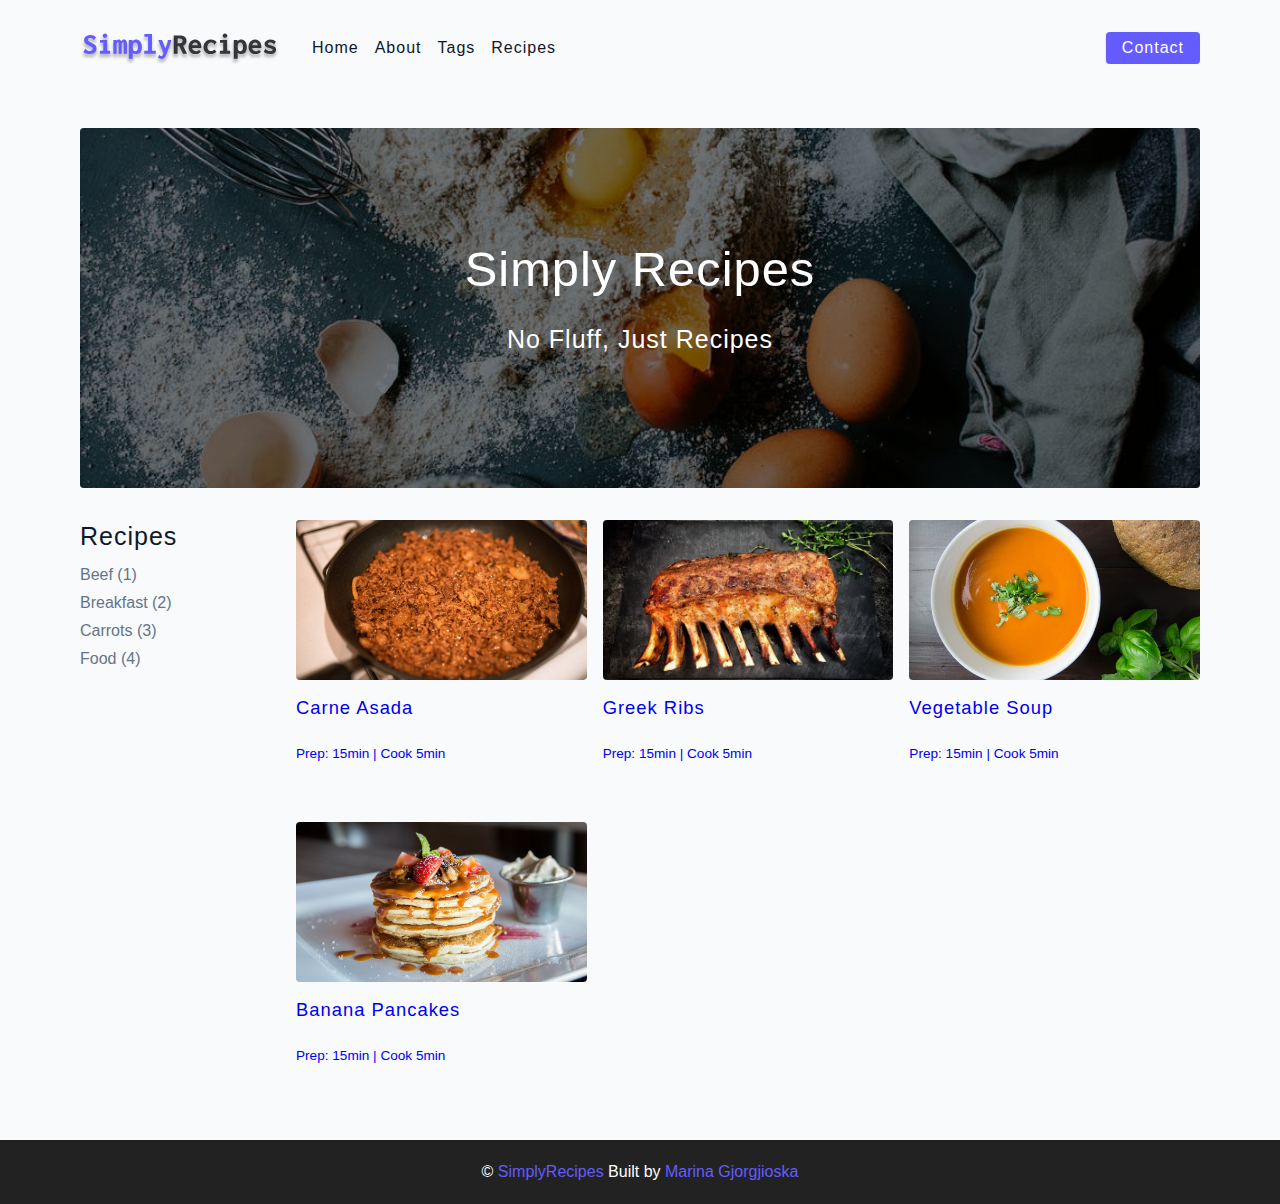
==== commit 09d1df05: "workin on contact page" ====
--- a/index.html
+++ b/index.html
@@ -116,7 +116,7 @@
       <p>
         &copy; <span id="date"></span>
         <span class="footer-logo">SimplyRecipes</span>
-        Built by <a href="https://www.johnsmilga.com/">Coding Addict</a>
+        Built by <a href="#">Marina Gjorgjioska</a>
       </p>
     </footer>
 
--- a/css/main.css
+++ b/css/main.css
@@ -558,6 +558,33 @@
 About
 ===============
 */
+ .about-page h2 {
+   text-transform: none;
+   font-weight: bold;
+ }
+.about-page {
+  display: grid;
+  gap: 2rem 4rem;
+  padding-bottom: 3rem;
+  
+}
+.about-img {
+  border-radius: var(--borderRadius);
+  height: 300px;
+}
+@media screen and (min-width:992px) {
+  .about-page {
+    grid-template-columns: 1fr 1fr;
+    grid-template-rows: 400px;
+    align-items: center;
+
+  }
+  .about-img {
+    height: 100%;
+  }
+}
+
+
 .featured-title {
-
+  text-align: center;
 }